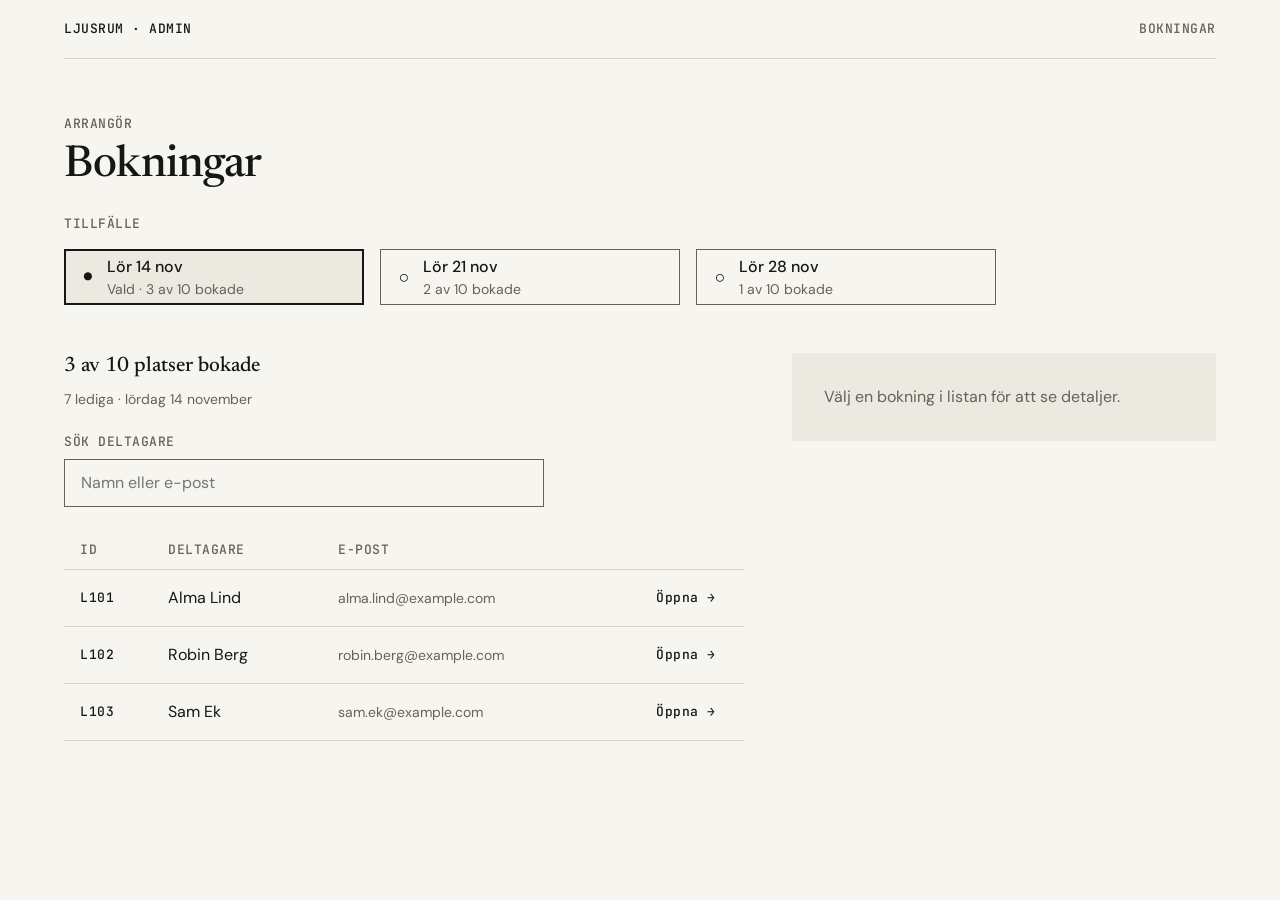
==== admin.html @ dfed6007 "Add files via upload" ====
<!doctype html>
<html lang="sv"><head>
<meta charset="utf-8"><meta name="viewport" content="width=device-width,initial-scale=1">
<title>Bokningar – Ljusrum admin</title>
<link rel="preconnect" href="https://fonts.googleapis.com"><link rel="preconnect" href="https://fonts.gstatic.com" crossorigin><link href="https://fonts.googleapis.com/css2?family=DM+Sans:wght@400;500&family=JetBrains+Mono:wght@500&family=Newsreader:wght@500&display=swap" rel="stylesheet">
<link rel="stylesheet" href="/styles.css">
</head><body>
<header class="topp"><div><span class="etikett">Ljusrum · Admin</span><span class="etikett dampad">Bokningar</span></div></header>
<main id="app">
 <div class="vaxel stack g24">
  <div class="stack g8"><p class="etikett dampad">Arrangör</p><h1>Bokningar</h1></div>
  <fieldset class="tillfallen" id="tillfallen"><legend class="etikett dampad">Tillfälle</legend></fieldset>
 </div>
 <div class="lista-detalj">
  <div class="lista stack g24">
   <div class="stack g8"><h3 id="sum"></h3><p class="liten dampad" id="sum2"></p></div>
   <div class="falt sok"><label class="etikett dampad" for="sok">Sök deltagare</label><input id="sok" type="search" placeholder="Namn eller e-post" autocomplete="off"></div>
   <p id="tomt" class="dampad" hidden>Ingen deltagare matchar sökningen.</p>
   <ul class="kort" id="kort"></ul>
   <table class="tabell" id="tabell"><caption class="sr">Bokningar för valt tillfälle</caption><colgroup><col class="id"><col class="nam"><col><col class="akt"></colgroup>
    <thead><tr><th scope="col">ID</th><th scope="col">Deltagare</th><th scope="col">E-post</th><th scope="col"><span class="sr">Åtgärd</span></th></tr></thead><tbody></tbody></table>
  </div>
  <aside class="panel" id="panel" data-tom aria-live="polite">
   <p class="dampad" id="tom">Välj en bokning i listan för att se detaljer.</p>
   <div class="stack g16" id="detalj" hidden>
    <div><button class="knapp sekundar tillbaka" id="tillbaka" type="button"></button><button class="knapp sekundar stang" id="stang" type="button">Stäng</button></div>
    <p class="etikett dampad" id="d-id"></p><h2 id="d-namn" tabindex="-1"></h2>
    <dl class="uppg"><div><dt>Tillfälle</dt><dd id="d-tid"></dd></div><div><dt>Deltagare</dt><dd id="d-namn2"></dd></div><div><dt>E-post</dt><dd id="d-epost"></dd></div><div><dt>Pris</dt><dd>1 200 kr inkl. moms</dd></div><div><dt>Betalning</dt><dd>Faktura skickas på mejl</dd></div></dl>
   </div>
  </aside>
 </div>
</main>
<script src="/admin.js"></script>
</body></html>
---- styles.css ----
:root{
  --bg-sida:#F7F5F0;--bg-yta:#ECE9E1;--text:#161616;--text-dampad:#66625A;
  --linje:#D8D4CA;--kant:#66625A;--accent:#8C2D19;--pa-accent:#F7F5F0;
  --rum-4:4px;--rum-8:8px;--rum-12:12px;--rum-16:16px;--rum-24:24px;--rum-32:32px;--rum-48:48px;--rum-64:64px;
  --serif:'Newsreader',Georgia,serif;--sans:'DM Sans',system-ui,sans-serif;--mono:'JetBrains Mono',ui-monospace,monospace;
  --sida-x:24px;
}
@media (min-width:768px){:root{--sida-x:40px}}
@media (min-width:1040px){:root{--sida-x:48px}}
@media (min-width:1200px){:root{--sida-x:64px}}
*{box-sizing:border-box;border-radius:0}
body{margin:0;background:var(--bg-sida);color:var(--text);font:400 16px/24px var(--sans)}
h1,h2,h3{font-family:var(--serif);font-weight:500;margin:0}
h1{font-size:34px;line-height:40px;letter-spacing:-.005em}
h2{font-size:30px;line-height:36px;letter-spacing:-.005em}
h3{font-size:21px;line-height:28px}
@media (min-width:768px){h1{font-size:44px;line-height:50px;letter-spacing:-.01em}}
p{margin:0}
.etikett{font:500 13px/18px var(--mono);letter-spacing:.04em;text-transform:uppercase}
.dampad{color:var(--text-dampad)}
.liten{font-size:14px;line-height:20px}
.topp{padding:0 var(--sida-x)}
.topp>div{display:flex;justify-content:space-between;align-items:center;padding:20px 0;border-bottom:1px solid var(--linje)}
.topp a{color:inherit;text-decoration:none}
main{padding:32px var(--sida-x) 48px;display:flex;flex-direction:column;gap:40px}
@media (min-width:768px){main{padding-top:56px;padding-bottom:72px;gap:48px}}
.fot{padding:0 var(--sida-x)}
.fot>div{border-top:1px solid var(--linje);padding:20px 0}
.stack{display:flex;flex-direction:column}
.g8{gap:8px}.g12{gap:12px}.g16{gap:16px}.g24{gap:24px}
.tryck{max-width:64ch}
.hero{display:flex;flex-direction:column;gap:24px}
.hero .bild{background:var(--bg-yta);height:180px;display:grid;place-items:center;overflow:hidden}
.hero .bild img{width:100%;height:100%;object-fit:cover}
@media (min-width:768px){.hero{flex-direction:row;gap:40px}.hero>*{flex:1 1 0;min-width:0}.hero .bild{height:300px}}
.fakta{display:flex;flex-direction:column}
.fakta>div{padding:12px 0;border-bottom:1px solid var(--linje)}
.fakta .v{font-weight:500}
@media (min-width:768px){.fakta{flex-direction:row;gap:32px}.fakta>div{flex:1;border:0;padding:0}}
.notis{background:var(--bg-yta);padding:16px}
.notis .etikett{color:var(--accent)}
.notis p+.etikett,.notis .etikett+p{margin-top:4px}
/* tidsval */
.tillfallen{display:flex;flex-direction:column;gap:12px;border:0;padding:0;margin:0;min-width:0}
@media (min-width:768px){.tillfallen{flex-direction:row;gap:16px}.tillfallen>label{flex:1 1 0}}
.tillfallen legend{padding:0;margin-bottom:16px}
.tid{position:relative;display:flex;align-items:center;gap:12px;min-height:56px;padding:0 16px;border:1px solid var(--kant);cursor:pointer;background:transparent}
.tid input{position:absolute;opacity:0;inset:0;width:100%;height:100%;margin:0;cursor:pointer}
.tid .mark{width:14px;text-align:center;font:500 13px/18px var(--mono);flex:none}
.tid .mark::before{content:'○'}
.tid input:checked ~ .mark::before{content:'●'}
.tid .t{display:flex;flex-direction:column}
.tid .t b{font-weight:500}
.tid .t small{font-size:14px;line-height:20px;color:var(--text-dampad)}
.tid .vald{display:none}
.tid:has(input:checked){background:var(--bg-yta);border:2px solid var(--text);padding:0 15px}
.tid input:checked ~ .t .vald{display:inline}
.tid:has(input:focus-visible){outline:3px solid var(--accent);outline-offset:3px}
/* knappar */
.knapp{font:500 16px/24px var(--sans);min-height:48px;padding:12px 24px;border:1px solid transparent;cursor:pointer;display:inline-flex;align-items:center;justify-content:center;text-decoration:none;width:100%}
@media (min-width:768px){.knapp{width:auto}}
.knapp.primar{background:var(--accent);color:var(--pa-accent)}
.knapp.sekundar{background:transparent;color:var(--text);border-color:var(--text)}
.knapp:focus-visible,a:focus-visible,input:focus-visible,button:focus-visible{outline:3px solid var(--accent);outline-offset:3px}
.rad{display:flex;flex-direction:column;gap:12px}
@media (min-width:768px){.rad{flex-direction:row}}
.listor{display:flex;flex-direction:column;gap:32px}
.listor ul{list-style:none;margin:0;padding:0;display:flex;flex-direction:column;gap:8px}
@media (min-width:768px){.listor{flex-direction:row;gap:48px}.listor>div{flex:1}}
/* formulär */
.falt{display:flex;flex-direction:column;gap:8px}
.falt input{font:400 16px/24px var(--sans);min-height:48px;padding:0 16px;border:1px solid var(--kant);background:transparent;color:var(--text);width:100%}
@media (min-width:768px){.falt input{max-width:480px}}
.fel{color:var(--accent);font-weight:500}
.fel::before{content:'Fel: '}
[hidden]{display:none!important}
dl.uppg{margin:0;border-top:1px solid var(--linje)}
dl.uppg>div{display:flex;flex-direction:column;gap:4px;padding:14px 0;border-bottom:1px solid var(--linje)}
dl.uppg dt{font:500 13px/18px var(--mono);letter-spacing:.04em;text-transform:uppercase;color:var(--text-dampad)}
dl.uppg dd{margin:0}
@media (min-width:768px){dl.uppg>div{flex-direction:row;gap:16px}dl.uppg dt{width:140px;flex:none}}
/* admin */
.sok{max-width:100%}
@media (min-width:768px){.sok{max-width:480px}}
.kort{list-style:none;margin:0;padding:0;display:flex;flex-direction:column;gap:12px}
.kort button{all:unset;box-sizing:border-box;width:100%;border:1px solid var(--kant);padding:16px;min-height:48px;cursor:pointer;display:grid;grid-template-columns:1fr auto;gap:4px}
.kort button .etikett:last-of-type{text-transform:none}.kort .n{font-weight:500;grid-column:1/-1}.kort .e{grid-column:1/-1;font-size:14px;line-height:20px;color:var(--text-dampad)}
.tabell{display:none;width:100%;border-collapse:collapse;table-layout:fixed}
.tabell th{font:500 13px/18px var(--mono);letter-spacing:.04em;text-transform:uppercase;color:var(--text-dampad);text-align:left;padding:10px 16px;border-bottom:1px solid var(--linje);font-weight:500}
.tabell td{padding:0;border-bottom:1px solid var(--linje)}
.tabell td>*,.tabell td>span{display:flex;align-items:center;min-height:56px;padding:12px 16px}
.tabell td .etikett{text-transform:none}
.tabell td .ep{color:var(--text-dampad);font-size:14px;line-height:20px;overflow-wrap:anywhere}
.tabell button{all:unset;box-sizing:border-box;width:100%;cursor:pointer;display:flex;align-items:center;min-height:56px;padding:12px 16px}
.tabell button:focus-visible{outline:3px solid var(--accent);outline-offset:-3px}
.tabell tr.sel td{background:var(--bg-yta)}
.tabell tr.sel td:first-child{box-shadow:inset 2px 0 0 var(--text)}
.tabell col.id{width:88px}.tabell col.nam{width:170px}.tabell col.akt{width:104px}
@media (min-width:768px){.kort{display:none}.tabell{display:table}}
.panel{background:var(--bg-yta);padding:24px}
.detalj-sida{display:flex;flex-direction:column;gap:24px}
.lista-detalj{display:flex;flex-direction:column;gap:24px}
@media (min-width:1200px){
 .lista-detalj{flex-direction:row;gap:48px;align-items:flex-start}
 .lista-detalj>.lista{width:680px;flex:none}.lista-detalj>.panel{flex:1;padding:32px}
 .tillfallen>label{flex:none;width:300px}
}
@media (max-width:1199px){.panel[data-tom]{display:none}.har-detalj .lista-detalj>.lista,.har-detalj .vaxel{display:none}.panel .stang{display:none}.panel .tillbaka{display:inline-flex}}
@media (min-width:1200px){.panel .tillbaka{display:none}.panel .stang{display:inline-flex}}
.sr{position:absolute;width:1px;height:1px;overflow:hidden;clip:rect(0 0 0 0)}
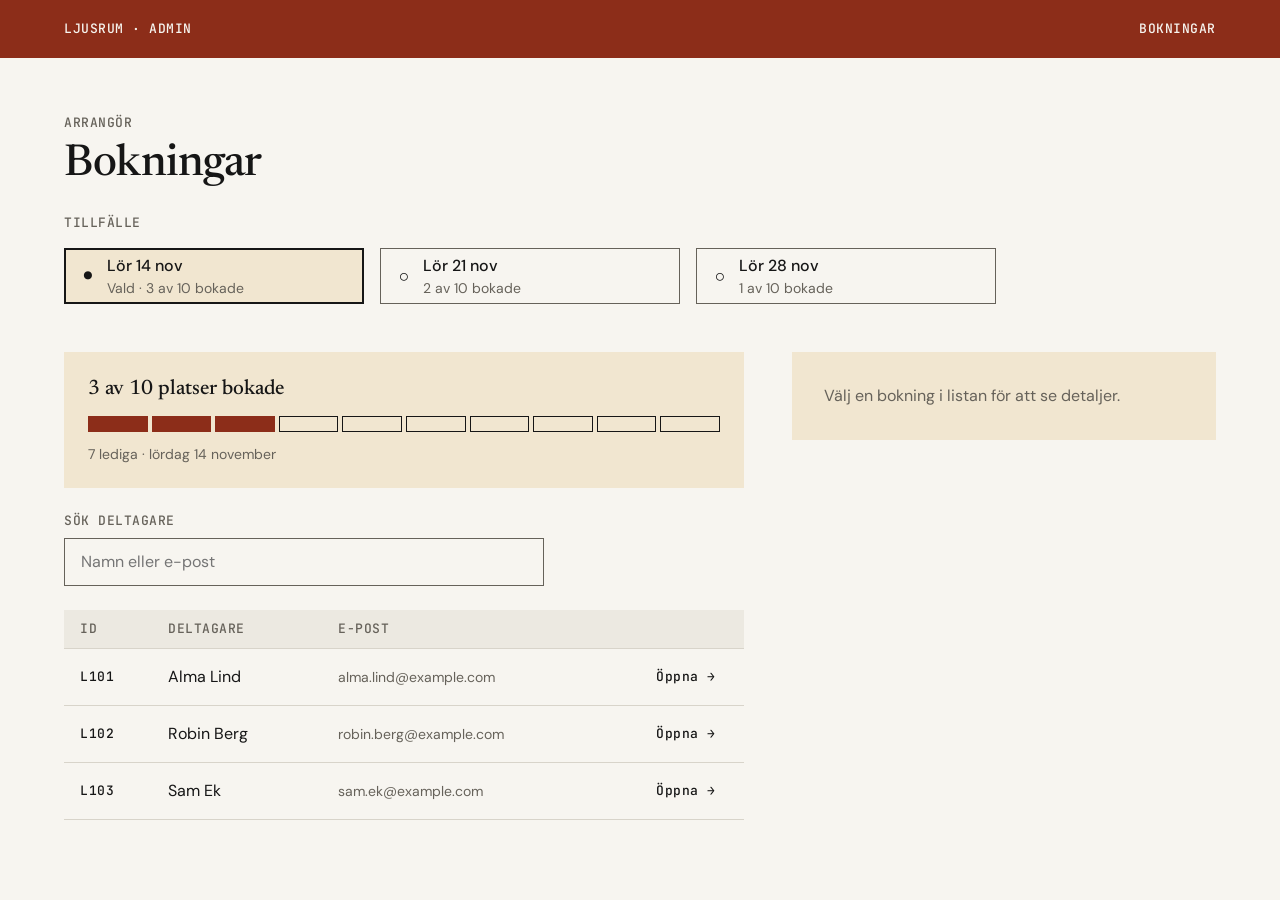
==== commit 25025041: "Add files via upload" ====
--- a/admin.html
+++ b/admin.html
@@ -5,7 +5,7 @@
 <link rel="preconnect" href="https://fonts.googleapis.com"><link rel="preconnect" href="https://fonts.gstatic.com" crossorigin><link href="https://fonts.googleapis.com/css2?family=DM+Sans:wght@400;500&family=JetBrains+Mono:wght@500&family=Newsreader:wght@500&display=swap" rel="stylesheet">
 <link rel="stylesheet" href="/styles.css">
 </head><body>
-<header class="topp"><div><span class="etikett">Ljusrum · Admin</span><span class="etikett dampad">Bokningar</span></div></header>
+<header class="band-admin"><div><span class="etikett">Ljusrum · Admin</span><span class="etikett">Bokningar</span></div></header>
 <main id="app">
  <div class="vaxel stack g24">
   <div class="stack g8"><p class="etikett dampad">Arrangör</p><h1>Bokningar</h1></div>
@@ -13,7 +13,7 @@
  </div>
  <div class="lista-detalj">
   <div class="lista stack g24">
-   <div class="stack g8"><h3 id="sum"></h3><p class="liten dampad" id="sum2"></p></div>
+   <div class="sammanfattning"><h3 id="sum"></h3><div class="matare" id="matare" role="img"></div><p class="liten dampad" id="sum2"></p></div>
    <div class="falt sok"><label class="etikett dampad" for="sok">Sök deltagare</label><input id="sok" type="search" placeholder="Namn eller e-post" autocomplete="off"></div>
    <p id="tomt" class="dampad" hidden>Ingen deltagare matchar sökningen.</p>
    <ul class="kort" id="kort"></ul>
--- a/styles.css
+++ b/styles.css
@@ -1,6 +1,6 @@
 :root{
   --bg-sida:#F7F5F0;--bg-yta:#ECE9E1;--text:#161616;--text-dampad:#66625A;
-  --linje:#D8D4CA;--kant:#66625A;--accent:#8C2D19;--pa-accent:#F7F5F0;
+  --linje:#D8D4CA;--ockra:#F1E6D0;--lera:#EBD5CB;--kant:#66625A;--accent:#8C2D19;--pa-accent:#F7F5F0;
   --rum-4:4px;--rum-8:8px;--rum-12:12px;--rum-16:16px;--rum-24:24px;--rum-32:32px;--rum-48:48px;--rum-64:64px;
   --serif:'Newsreader',Georgia,serif;--sans:'DM Sans',system-ui,sans-serif;--mono:'JetBrains Mono',ui-monospace,monospace;
   --sida-x:24px;
@@ -108,3 +108,42 @@
 @media (max-width:1199px){.panel[data-tom]{display:none}.har-detalj .lista-detalj>.lista,.har-detalj .vaxel{display:none}.panel .stang{display:none}.panel .tillbaka{display:inline-flex}}
 @media (min-width:1200px){.panel .tillbaka{display:none}.panel .stang{display:inline-flex}}
 .sr{position:absolute;width:1px;height:1px;overflow:hidden;clip:rect(0 0 0 0)}
+
+/* ---- Färgad version: två milda ytfärger + accent som band ---- */
+.topp>div{border-bottom:0}
+.band{background:var(--accent);color:var(--pa-accent)}
+.band-in{padding:32px var(--sida-x) 40px;display:flex;flex-direction:column;gap:32px}
+.band .etikett{color:var(--ockra)}
+.band h1{color:var(--pa-accent)}
+.band-bild{height:260px;overflow:hidden}
+.band-bild svg{display:block;width:100%;height:100%}
+.band a:focus-visible{outline-color:var(--pa-accent)}
+.knapp.ljus{background:var(--pa-accent);color:var(--text)}
+@media (min-width:768px){.band-in{flex-direction:row;align-items:center;gap:48px;padding-top:48px;padding-bottom:56px}.band-in>*{flex:1 1 0;min-width:0}.band-bild{height:320px}}
+.fakta{background:var(--bg-yta);padding:8px 24px}
+@media (min-width:768px){.fakta{padding:24px 32px}}
+.notis{background:var(--lera);border-left:4px solid var(--accent)}
+.notis .etikett{color:var(--accent)}
+.tid:has(input:checked){background:var(--ockra)}
+.ruta{padding:24px;display:flex;flex-direction:column;gap:16px}
+.ruta ul{gap:12px}
+.ruta li{position:relative;padding-left:20px}
+.ruta li::before{content:'';position:absolute;left:0;top:8px;width:8px;height:8px;background:var(--accent)}
+.ruta.ingar{background:var(--ockra)}
+.ruta.tamed{background:var(--lera)}
+.obs{background:var(--bg-sida);border:1px solid var(--accent);padding:12px 16px;display:flex;gap:12px;align-items:baseline}
+.obs .etikett{color:var(--accent)}
+@media (min-width:768px){.listor>.ruta{padding:32px}}
+.bekr{background:var(--ockra);padding:24px}
+.bekr dl.uppg,.bekr dl.uppg>div{border-color:#D9CBB0}
+/* admin */
+.band-admin{background:var(--accent);color:var(--pa-accent)}
+.band-admin>div{display:flex;justify-content:space-between;padding:20px var(--sida-x)}
+.band-admin .etikett{color:var(--pa-accent)}
+.sammanfattning{background:var(--ockra);padding:24px;display:flex;flex-direction:column;gap:12px}
+.matare{display:grid;grid-template-columns:repeat(10,1fr);gap:4px}
+.matare span{height:16px;border:1px solid var(--text)}
+.matare span.fylld{background:var(--accent);border-color:var(--accent)}
+.panel{background:var(--ockra)}
+.tabell tr.sel td{background:var(--ockra)}
+.tabell th{background:var(--bg-yta)}
